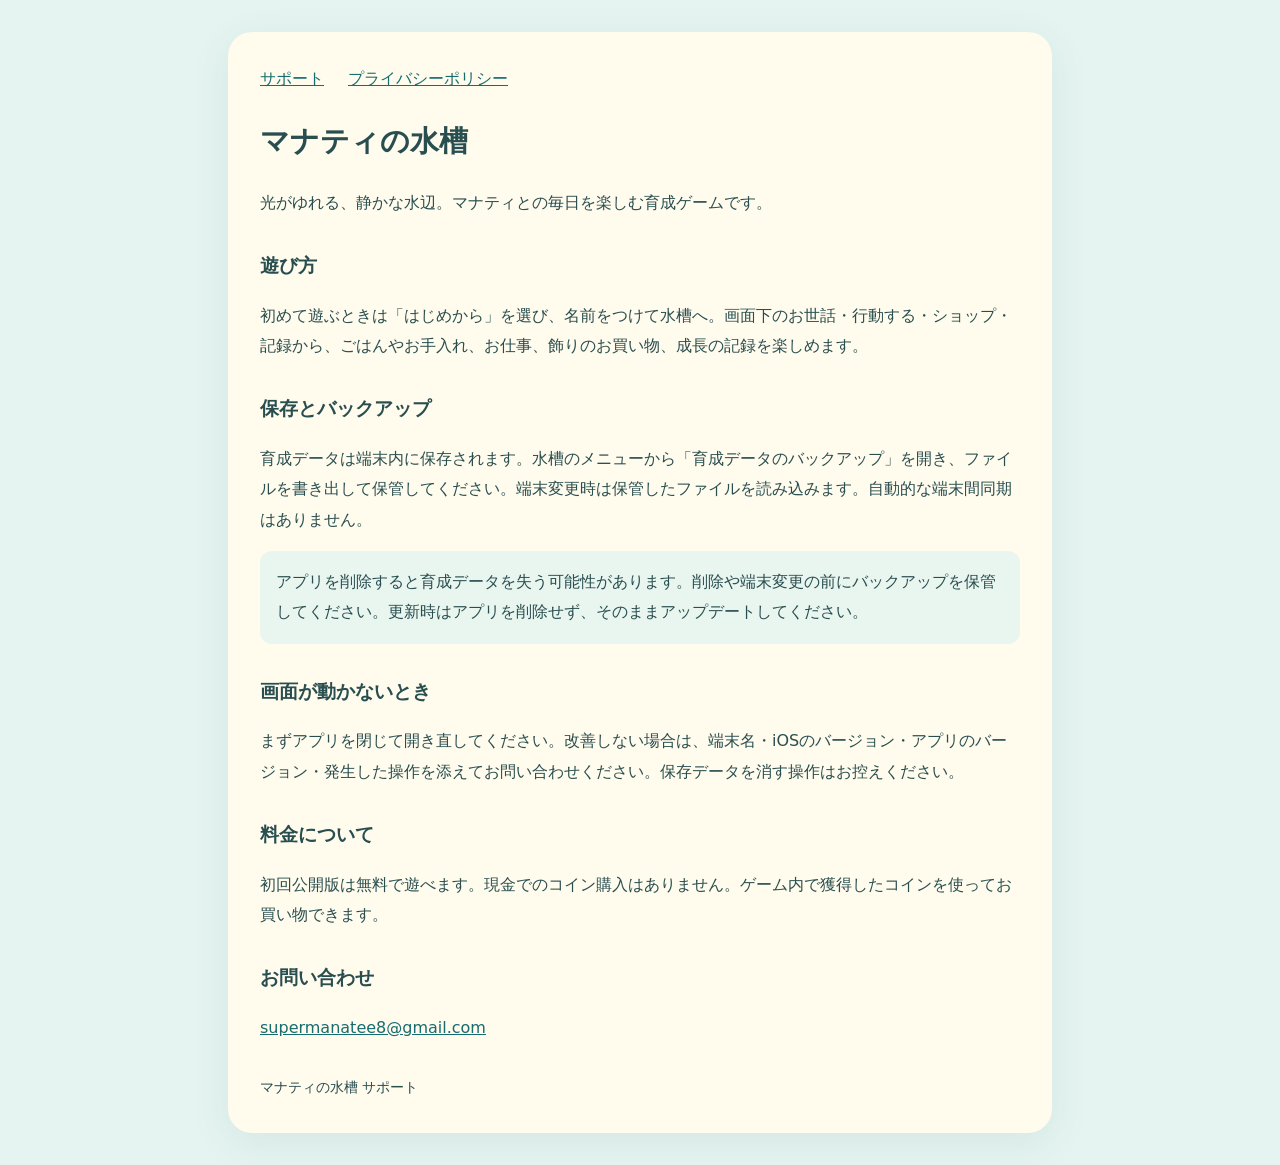
==== index.html @ 8434b041 "Publish Manatee support and privacy pages" ====
<!doctype html><html lang="ja"><head><meta charset="utf-8"><meta name="viewport" content="width=device-width,initial-scale=1"><title>マナティの水槽 サポート</title><link rel="stylesheet" href="style.css"></head><body><main><nav><a href="index.html">サポート</a><a href="privacy.html">プライバシーポリシー</a></nav><h1>マナティの水槽</h1><p>光がゆれる、静かな水辺。マナティとの毎日を楽しむ育成ゲームです。</p><h2>遊び方</h2><p>初めて遊ぶときは「はじめから」を選び、名前をつけて水槽へ。画面下のお世話・行動する・ショップ・記録から、ごはんやお手入れ、お仕事、飾りのお買い物、成長の記録を楽しめます。</p><h2>保存とバックアップ</h2><p>育成データは端末内に保存されます。水槽のメニューから「育成データのバックアップ」を開き、ファイルを書き出して保管してください。端末変更時は保管したファイルを読み込みます。自動的な端末間同期はありません。</p><p class="note">アプリを削除すると育成データを失う可能性があります。削除や端末変更の前にバックアップを保管してください。更新時はアプリを削除せず、そのままアップデートしてください。</p><h2>画面が動かないとき</h2><p>まずアプリを閉じて開き直してください。改善しない場合は、端末名・iOSのバージョン・アプリのバージョン・発生した操作を添えてお問い合わせください。保存データを消す操作はお控えください。</p><h2>料金について</h2><p>初回公開版は無料で遊べます。現金でのコイン購入はありません。ゲーム内で獲得したコインを使ってお買い物できます。</p><h2>お問い合わせ</h2><p><a href="mailto:supermanatee8@gmail.com">supermanatee8@gmail.com</a></p><footer>マナティの水槽 サポート</footer></main></body></html>
---- style.css ----
:root{font-family:system-ui,sans-serif;color:#294e50;background:#e5f4f1;line-height:1.9}body{margin:0;padding:32px 20px}main{max-width:760px;margin:auto;background:#fffbed;border-radius:24px;padding:32px;box-shadow:0 10px 40px #24555815}h1{font-size:1.8rem}h2{font-size:1.2rem;margin-top:30px}a{color:#176c70}nav{display:flex;gap:24px;flex-wrap:wrap}.note{background:#e9f5ef;padding:16px;border-radius:12px}footer{margin-top:32px;font-size:.85rem}@media(max-width:480px){main{padding:22px}body{padding:16px 10px}}
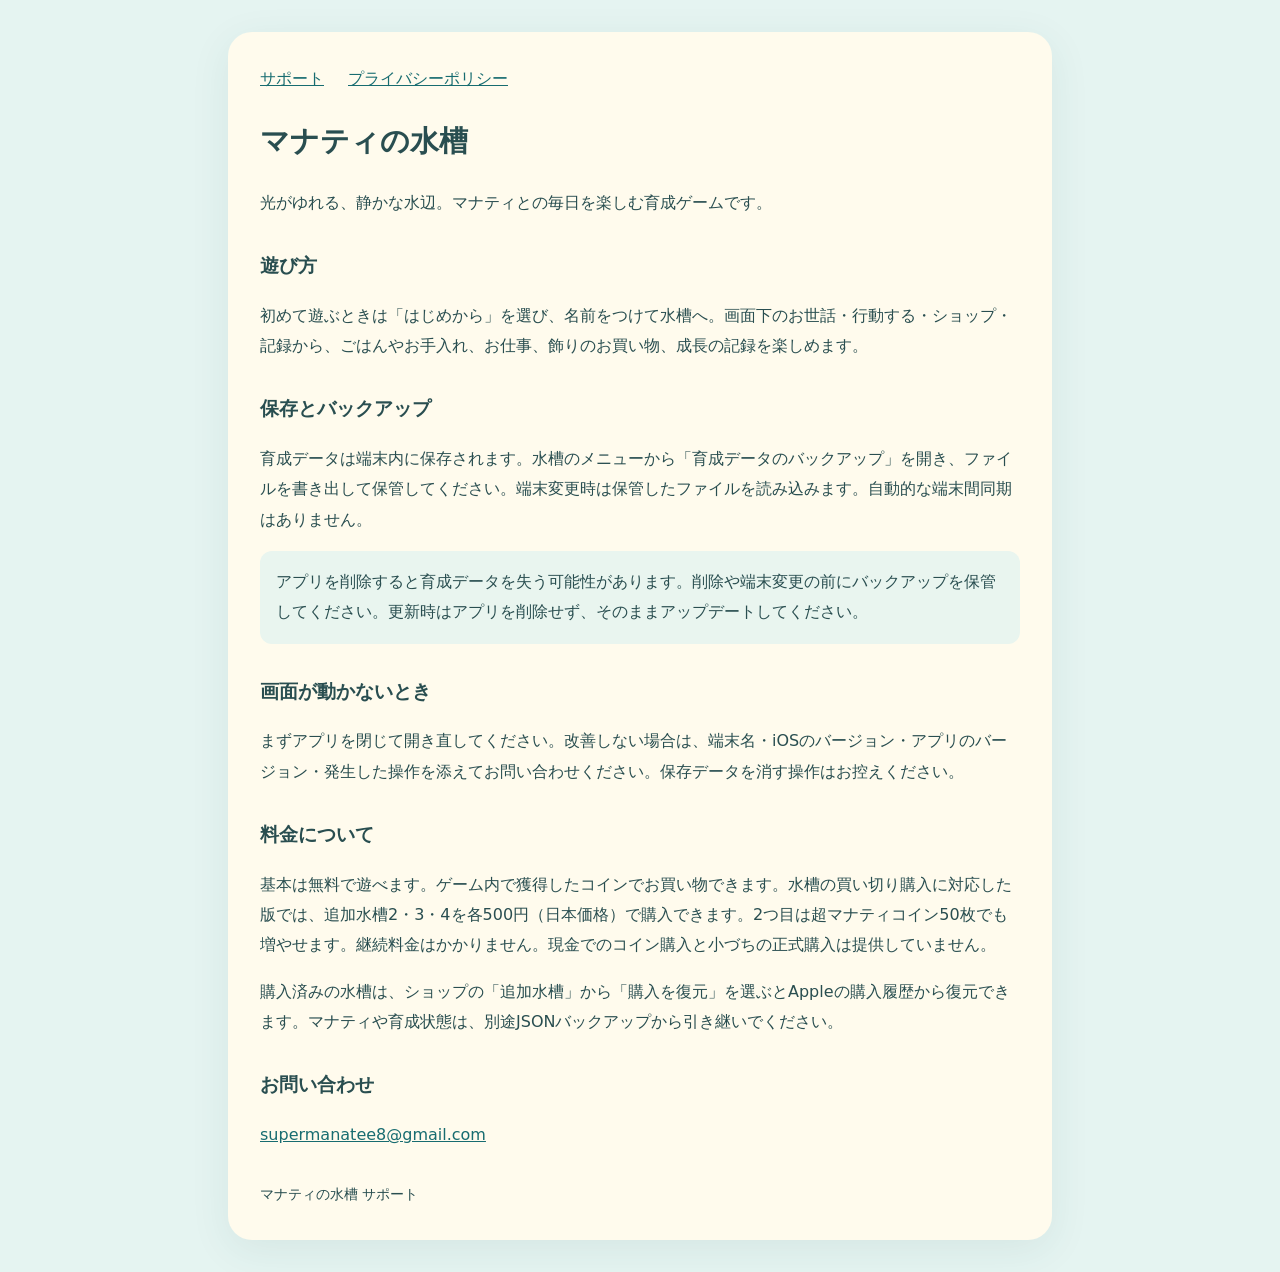
==== commit b09637fc: "Explain tank expansion prices and purchase restoration separately from save backups" ====
--- a/index.html
+++ b/index.html
@@ -1,2 +1,2 @@
-<!doctype html><html lang="ja"><head><meta charset="utf-8"><meta name="viewport" content="width=device-width,initial-scale=1"><title>マナティの水槽 サポート</title><link rel="stylesheet" href="style.css"></head><body><main><nav><a href="index.html">サポート</a><a href="privacy.html">プライバシーポリシー</a></nav><h1>マナティの水槽</h1><p>光がゆれる、静かな水辺。マナティとの毎日を楽しむ育成ゲームです。</p><h2>遊び方</h2><p>初めて遊ぶときは「はじめから」を選び、名前をつけて水槽へ。画面下のお世話・行動する・ショップ・記録から、ごはんやお手入れ、お仕事、飾りのお買い物、成長の記録を楽しめます。</p><h2>保存とバックアップ</h2><p>育成データは端末内に保存されます。水槽のメニューから「育成データのバックアップ」を開き、ファイルを書き出して保管してください。端末変更時は保管したファイルを読み込みます。自動的な端末間同期はありません。</p><p class="note">アプリを削除すると育成データを失う可能性があります。削除や端末変更の前にバックアップを保管してください。更新時はアプリを削除せず、そのままアップデートしてください。</p><h2>画面が動かないとき</h2><p>まずアプリを閉じて開き直してください。改善しない場合は、端末名・iOSのバージョン・アプリのバージョン・発生した操作を添えてお問い合わせください。保存データを消す操作はお控えください。</p><h2>料金について</h2><p>初回公開版は無料で遊べます。現金でのコイン購入はありません。ゲーム内で獲得したコインを使ってお買い物できます。</p><h2>お問い合わせ</h2><p><a href="mailto:supermanatee8@gmail.com">supermanatee8@gmail.com</a></p><footer>マナティの水槽 サポート</footer></main></body></html>
+<!doctype html><html lang="ja"><head><meta charset="utf-8"><meta name="viewport" content="width=device-width,initial-scale=1"><title>マナティの水槽 サポート</title><link rel="stylesheet" href="style.css"></head><body><main><nav><a href="index.html">サポート</a><a href="privacy.html">プライバシーポリシー</a></nav><h1>マナティの水槽</h1><p>光がゆれる、静かな水辺。マナティとの毎日を楽しむ育成ゲームです。</p><h2>遊び方</h2><p>初めて遊ぶときは「はじめから」を選び、名前をつけて水槽へ。画面下のお世話・行動する・ショップ・記録から、ごはんやお手入れ、お仕事、飾りのお買い物、成長の記録を楽しめます。</p><h2>保存とバックアップ</h2><p>育成データは端末内に保存されます。水槽のメニューから「育成データのバックアップ」を開き、ファイルを書き出して保管してください。端末変更時は保管したファイルを読み込みます。自動的な端末間同期はありません。</p><p class="note">アプリを削除すると育成データを失う可能性があります。削除や端末変更の前にバックアップを保管してください。更新時はアプリを削除せず、そのままアップデートしてください。</p><h2>画面が動かないとき</h2><p>まずアプリを閉じて開き直してください。改善しない場合は、端末名・iOSのバージョン・アプリのバージョン・発生した操作を添えてお問い合わせください。保存データを消す操作はお控えください。</p><h2>料金について</h2><p>基本は無料で遊べます。ゲーム内で獲得したコインでお買い物できます。水槽の買い切り購入に対応した版では、追加水槽2・3・4を各500円（日本価格）で購入できます。2つ目は超マナティコイン50枚でも増やせます。継続料金はかかりません。現金でのコイン購入と小づちの正式購入は提供していません。</p><p>購入済みの水槽は、ショップの「追加水槽」から「購入を復元」を選ぶとAppleの購入履歴から復元できます。マナティや育成状態は、別途JSONバックアップから引き継いでください。</p><h2>お問い合わせ</h2><p><a href="mailto:supermanatee8@gmail.com">supermanatee8@gmail.com</a></p><footer>マナティの水槽 サポート</footer></main></body></html>
 
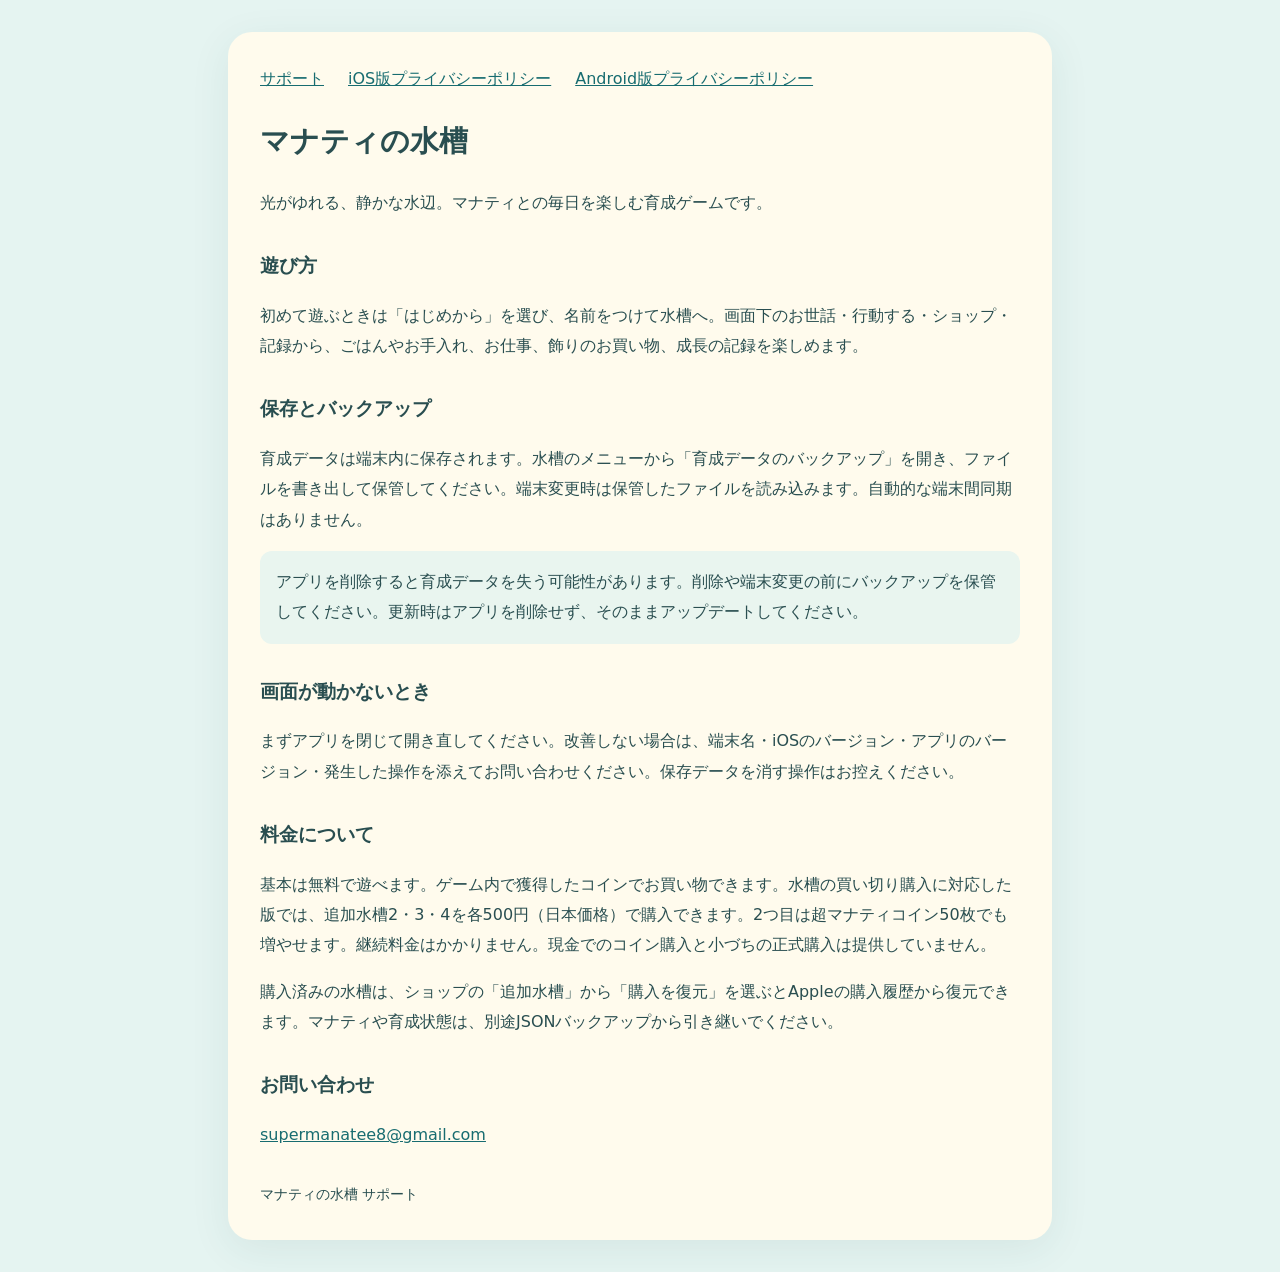
==== commit aa296c4c: "Link Android privacy policy from support homepage for Play Games OAuth" ====
--- a/index.html
+++ b/index.html
@@ -1,2 +1,2 @@
-<!doctype html><html lang="ja"><head><meta charset="utf-8"><meta name="viewport" content="width=device-width,initial-scale=1"><title>マナティの水槽 サポート</title><link rel="stylesheet" href="style.css"></head><body><main><nav><a href="index.html">サポート</a><a href="privacy.html">プライバシーポリシー</a></nav><h1>マナティの水槽</h1><p>光がゆれる、静かな水辺。マナティとの毎日を楽しむ育成ゲームです。</p><h2>遊び方</h2><p>初めて遊ぶときは「はじめから」を選び、名前をつけて水槽へ。画面下のお世話・行動する・ショップ・記録から、ごはんやお手入れ、お仕事、飾りのお買い物、成長の記録を楽しめます。</p><h2>保存とバックアップ</h2><p>育成データは端末内に保存されます。水槽のメニューから「育成データのバックアップ」を開き、ファイルを書き出して保管してください。端末変更時は保管したファイルを読み込みます。自動的な端末間同期はありません。</p><p class="note">アプリを削除すると育成データを失う可能性があります。削除や端末変更の前にバックアップを保管してください。更新時はアプリを削除せず、そのままアップデートしてください。</p><h2>画面が動かないとき</h2><p>まずアプリを閉じて開き直してください。改善しない場合は、端末名・iOSのバージョン・アプリのバージョン・発生した操作を添えてお問い合わせください。保存データを消す操作はお控えください。</p><h2>料金について</h2><p>基本は無料で遊べます。ゲーム内で獲得したコインでお買い物できます。水槽の買い切り購入に対応した版では、追加水槽2・3・4を各500円（日本価格）で購入できます。2つ目は超マナティコイン50枚でも増やせます。継続料金はかかりません。現金でのコイン購入と小づちの正式購入は提供していません。</p><p>購入済みの水槽は、ショップの「追加水槽」から「購入を復元」を選ぶとAppleの購入履歴から復元できます。マナティや育成状態は、別途JSONバックアップから引き継いでください。</p><h2>お問い合わせ</h2><p><a href="mailto:supermanatee8@gmail.com">supermanatee8@gmail.com</a></p><footer>マナティの水槽 サポート</footer></main></body></html>
+<!doctype html><html lang="ja"><head><meta charset="utf-8"><meta name="viewport" content="width=device-width,initial-scale=1"><title>マナティの水槽 サポート</title><link rel="stylesheet" href="style.css"></head><body><main><nav><a href="index.html">サポート</a><a href="privacy.html">iOS版プライバシーポリシー</a><a href="privacy-android.html">Android版プライバシーポリシー</a></nav><h1>マナティの水槽</h1><p>光がゆれる、静かな水辺。マナティとの毎日を楽しむ育成ゲームです。</p><h2>遊び方</h2><p>初めて遊ぶときは「はじめから」を選び、名前をつけて水槽へ。画面下のお世話・行動する・ショップ・記録から、ごはんやお手入れ、お仕事、飾りのお買い物、成長の記録を楽しめます。</p><h2>保存とバックアップ</h2><p>育成データは端末内に保存されます。水槽のメニューから「育成データのバックアップ」を開き、ファイルを書き出して保管してください。端末変更時は保管したファイルを読み込みます。自動的な端末間同期はありません。</p><p class="note">アプリを削除すると育成データを失う可能性があります。削除や端末変更の前にバックアップを保管してください。更新時はアプリを削除せず、そのままアップデートしてください。</p><h2>画面が動かないとき</h2><p>まずアプリを閉じて開き直してください。改善しない場合は、端末名・iOSのバージョン・アプリのバージョン・発生した操作を添えてお問い合わせください。保存データを消す操作はお控えください。</p><h2>料金について</h2><p>基本は無料で遊べます。ゲーム内で獲得したコインでお買い物できます。水槽の買い切り購入に対応した版では、追加水槽2・3・4を各500円（日本価格）で購入できます。2つ目は超マナティコイン50枚でも増やせます。継続料金はかかりません。現金でのコイン購入と小づちの正式購入は提供していません。</p><p>購入済みの水槽は、ショップの「追加水槽」から「購入を復元」を選ぶとAppleの購入履歴から復元できます。マナティや育成状態は、別途JSONバックアップから引き継いでください。</p><h2>お問い合わせ</h2><p><a href="mailto:supermanatee8@gmail.com">supermanatee8@gmail.com</a></p><footer>マナティの水槽 サポート</footer></main></body></html>
 
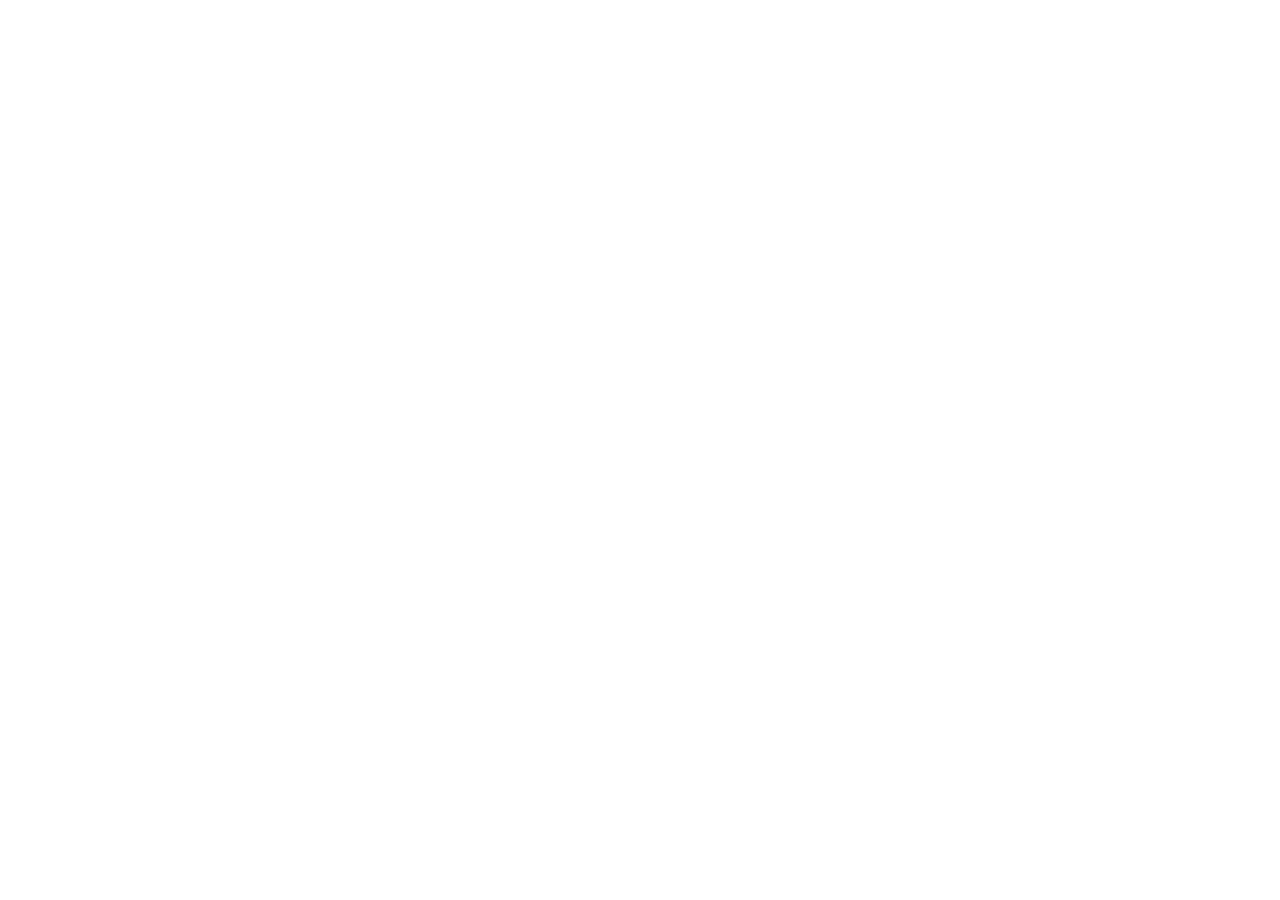
==== commit d353b657: "Move published page to the supermanatee.jp domain" ====
--- a/index.html
+++ b/index.html
@@ -1,2 +1,2 @@
-<!doctype html><html lang="ja"><head><meta charset="utf-8"><meta name="viewport" content="width=device-width,initial-scale=1"><title>マナティの水槽 サポート</title><link rel="stylesheet" href="style.css"></head><body><main><nav><a href="index.html">サポート</a><a href="privacy.html">iOS版プライバシーポリシー</a><a href="privacy-android.html">Android版プライバシーポリシー</a></nav><h1>マナティの水槽</h1><p>光がゆれる、静かな水辺。マナティとの毎日を楽しむ育成ゲームです。</p><h2>遊び方</h2><p>初めて遊ぶときは「はじめから」を選び、名前をつけて水槽へ。画面下のお世話・行動する・ショップ・記録から、ごはんやお手入れ、お仕事、飾りのお買い物、成長の記録を楽しめます。</p><h2>保存とバックアップ</h2><p>育成データは端末内に保存されます。水槽のメニューから「育成データのバックアップ」を開き、ファイルを書き出して保管してください。端末変更時は保管したファイルを読み込みます。自動的な端末間同期はありません。</p><p class="note">アプリを削除すると育成データを失う可能性があります。削除や端末変更の前にバックアップを保管してください。更新時はアプリを削除せず、そのままアップデートしてください。</p><h2>画面が動かないとき</h2><p>まずアプリを閉じて開き直してください。改善しない場合は、端末名・iOSのバージョン・アプリのバージョン・発生した操作を添えてお問い合わせください。保存データを消す操作はお控えください。</p><h2>料金について</h2><p>基本は無料で遊べます。ゲーム内で獲得したコインでお買い物できます。水槽の買い切り購入に対応した版では、追加水槽2・3・4を各500円（日本価格）で購入できます。2つ目は超マナティコイン50枚でも増やせます。継続料金はかかりません。現金でのコイン購入と小づちの正式購入は提供していません。</p><p>購入済みの水槽は、ショップの「追加水槽」から「購入を復元」を選ぶとAppleの購入履歴から復元できます。マナティや育成状態は、別途JSONバックアップから引き継いでください。</p><h2>お問い合わせ</h2><p><a href="mailto:supermanatee8@gmail.com">supermanatee8@gmail.com</a></p><footer>マナティの水槽 サポート</footer></main></body></html>
+<!doctype html><html lang="ja"><head><meta charset="utf-8"><meta name="viewport" content="width=device-width,initial-scale=1"><title>マナティの水槽 サポート</title><link rel="stylesheet" href="style.css"><link rel="canonical" href="https://manatee.supermanatee.jp/manatee-support/"><meta http-equiv="refresh" content="0;url=https://manatee.supermanatee.jp/manatee-support/"><script>location.replace("https://manatee.supermanatee.jp/manatee-support/"+location.hash);</script></head><body><main><nav><a href="index.html">サポート</a><a href="privacy.html">iOS版プライバシーポリシー</a><a href="privacy-android.html">Android版プライバシーポリシー</a></nav><h1>マナティの水槽</h1><p>光がゆれる、静かな水辺。マナティとの毎日を楽しむ育成ゲームです。</p><h2>遊び方</h2><p>初めて遊ぶときは「はじめから」を選び、名前をつけて水槽へ。画面下のお世話・行動する・ショップ・記録から、ごはんやお手入れ、お仕事、飾りのお買い物、成長の記録を楽しめます。</p><h2>保存とバックアップ</h2><p>育成データは端末内に保存されます。水槽のメニューから「育成データのバックアップ」を開き、ファイルを書き出して保管してください。端末変更時は保管したファイルを読み込みます。自動的な端末間同期はありません。</p><p class="note">アプリを削除すると育成データを失う可能性があります。削除や端末変更の前にバックアップを保管してください。更新時はアプリを削除せず、そのままアップデートしてください。</p><h2>画面が動かないとき</h2><p>まずアプリを閉じて開き直してください。改善しない場合は、端末名・iOSのバージョン・アプリのバージョン・発生した操作を添えてお問い合わせください。保存データを消す操作はお控えください。</p><h2>料金について</h2><p>基本は無料で遊べます。ゲーム内で獲得したコインでお買い物できます。水槽の買い切り購入に対応した版では、追加水槽2・3・4を各500円（日本価格）で購入できます。2つ目は超マナティコイン50枚でも増やせます。継続料金はかかりません。現金でのコイン購入と小づちの正式購入は提供していません。</p><p>購入済みの水槽は、ショップの「追加水槽」から「購入を復元」を選ぶとAppleの購入履歴から復元できます。マナティや育成状態は、別途JSONバックアップから引き継いでください。</p><h2>お問い合わせ</h2><p><a href="mailto:supermanatee8@gmail.com">supermanatee8@gmail.com</a></p><footer>マナティの水槽 サポート</footer></main></body></html>
 
